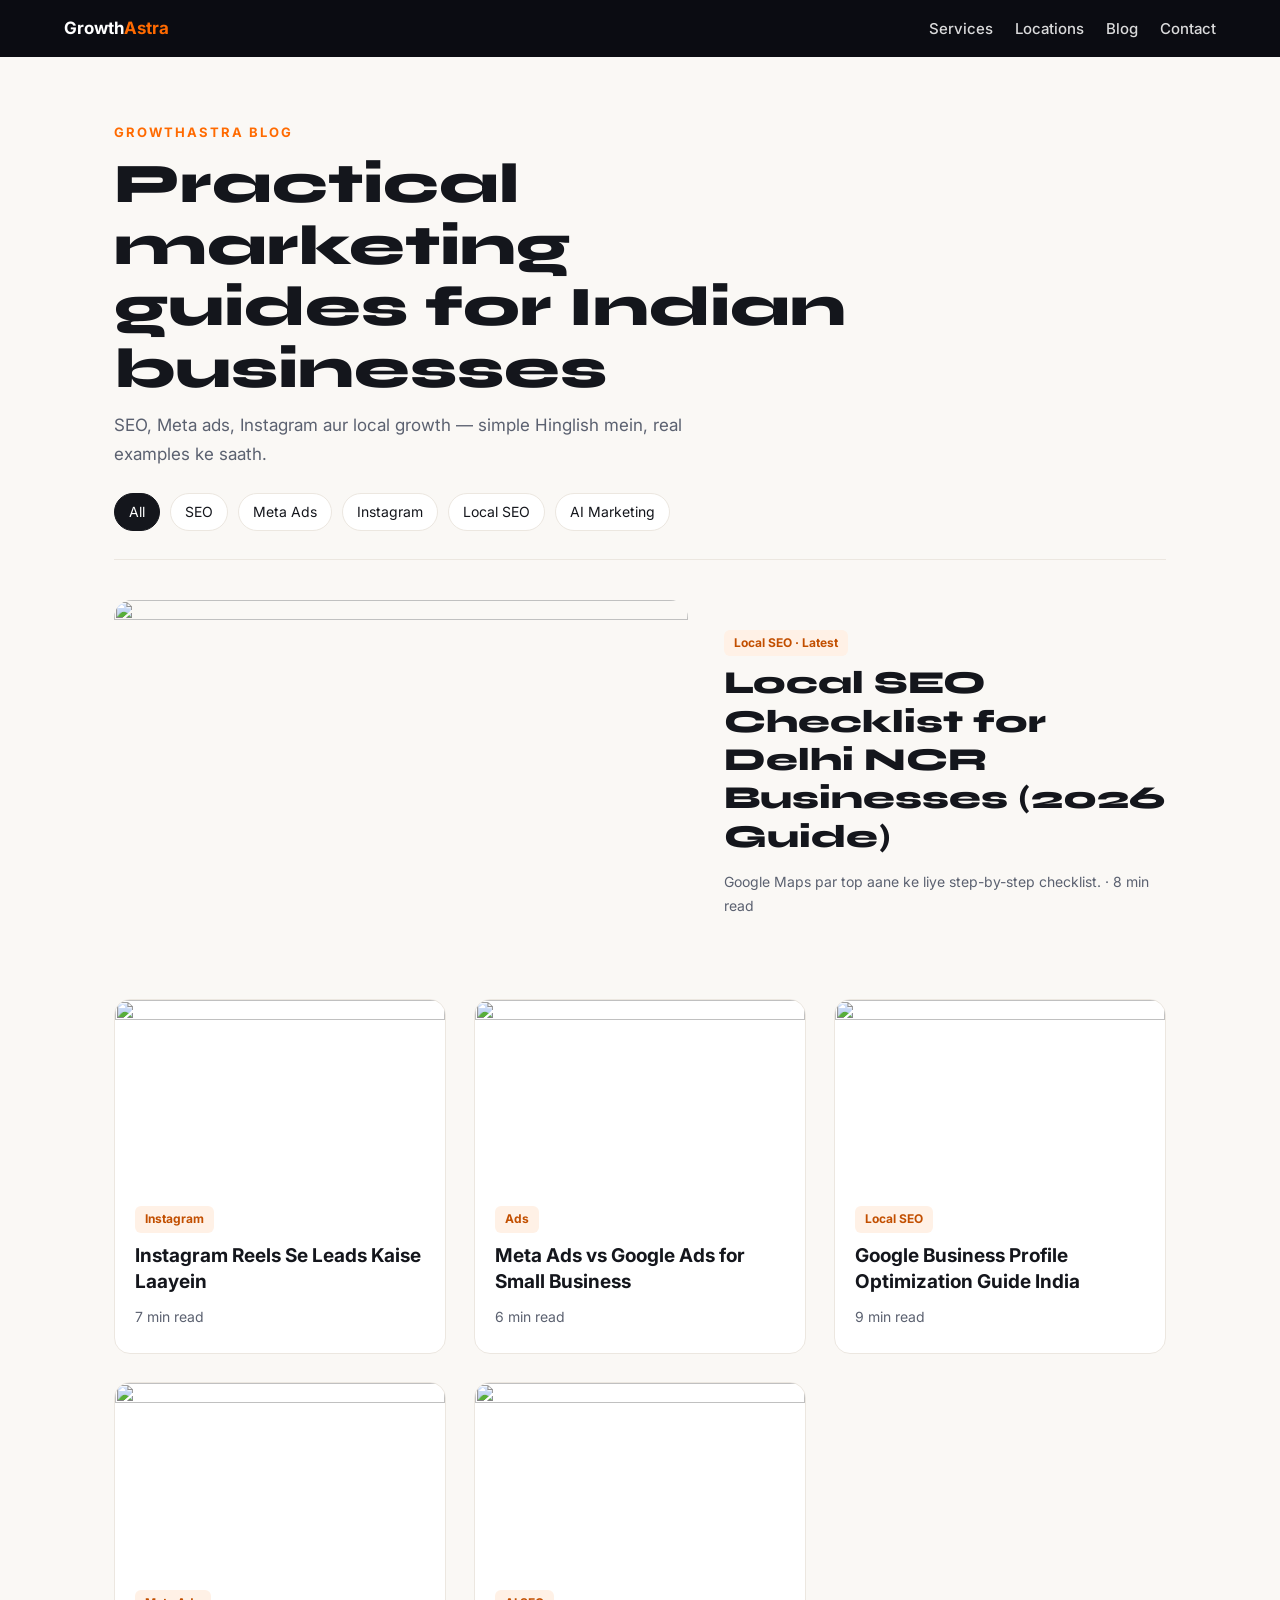
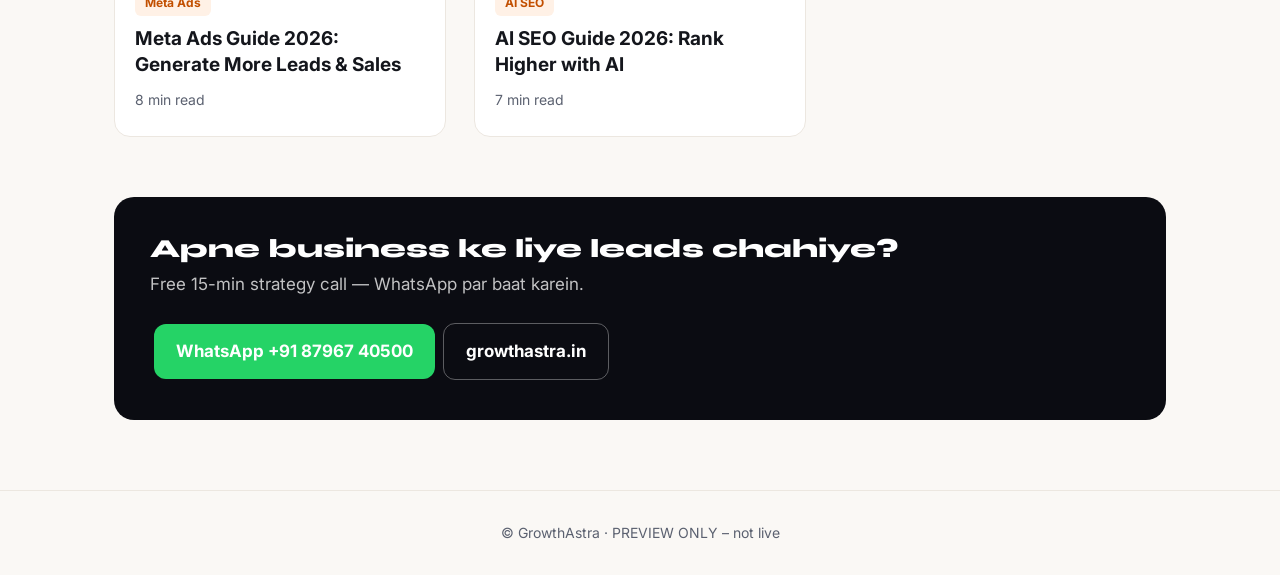
==== 2026-10-31-blog-redesign/index.html @ e53e0087 "2026-10-31-blog-redesign preview" ====
<!doctype html><html><head><meta charset=utf-8><meta name=viewport content="width=device-width,initial-scale=1"><title>Blog preview</title><link rel=stylesheet href=blog.css><link href="https://fonts.googleapis.com/css2?family=Inter:wght@400;600;700&family=Syne:wght@700;800&display=swap" rel=stylesheet></head><body><header class=top><a href=#>Growth<b>Astra</b></a><nav><a>Services</a><a>Locations</a><a>Blog</a><a>Contact</a></nav></header>
<div class=wrap><section class=hero><div class=kick>GrowthAstra Blog</div><h1>Practical marketing guides for Indian businesses</h1><p>SEO, Meta ads, Instagram aur local growth — simple Hinglish mein, real examples ke saath.</p>
<div class=chips><span class=on>All</span><span>SEO</span><span>Meta Ads</span><span>Instagram</span><span>Local SEO</span><span>AI Marketing</span></div></section>
<a class=feat href=post.html><img src=https://growthastra.in/uploads/1793340000_local-seo-checklist-delhi-ncr.jpg><div><span class=tag>Local SEO · Latest</span><h2>Local SEO Checklist for Delhi NCR Businesses (2026 Guide)</h2><p class=meta>Google Maps par top aane ke liye step-by-step checklist. · 8 min read</p></div></a>
<div class=grid>
<a class=card href=post.html><img src=https://growthastra.in/uploads/1793080000_instagram-marketing-small-business.jpg><div><span class=tag>Instagram</span><h3>Instagram Reels Se Leads Kaise Laayein</h3><span class=meta>7 min read</span></div></a>
<a class=card href=post.html><img src=https://growthastra.in/uploads/1792760000_meta-ads-vs-google-ads.jpg><div><span class=tag>Ads</span><h3>Meta Ads vs Google Ads for Small Business</h3><span class=meta>6 min read</span></div></a>
<a class=card href=post.html><img src=https://growthastra.in/uploads/1792500000_google-business-profile-guide.jpg><div><span class=tag>Local SEO</span><h3>Google Business Profile Optimization Guide India</h3><span class=meta>9 min read</span></div></a>
<a class=card href=post.html><img src=https://growthastra.in/uploads/1783506954_meta-ads-management.png><div><span class=tag>Meta Ads</span><h3>Meta Ads Guide 2026: Generate More Leads & Sales</h3><span class=meta>8 min read</span></div></a>
<a class=card href=post.html><img src=https://growthastra.in/uploads/1782991472_ai-seo.png><div><span class=tag>AI SEO</span><h3>AI SEO Guide 2026: Rank Higher with AI</h3><span class=meta>7 min read</span></div></a>
</div><div class="cta"><div><h3>Apne business ke liye leads chahiye?</h3><p>Free 15-min strategy call — WhatsApp par baat karein.</p></div><div><a class="btn wa" href="https://wa.me/918796740500">WhatsApp +91 87967 40500</a><a class="btn site" href="https://growthastra.in">growthastra.in</a></div></div></div><footer>© GrowthAstra · PREVIEW ONLY – not live</footer></body></html>
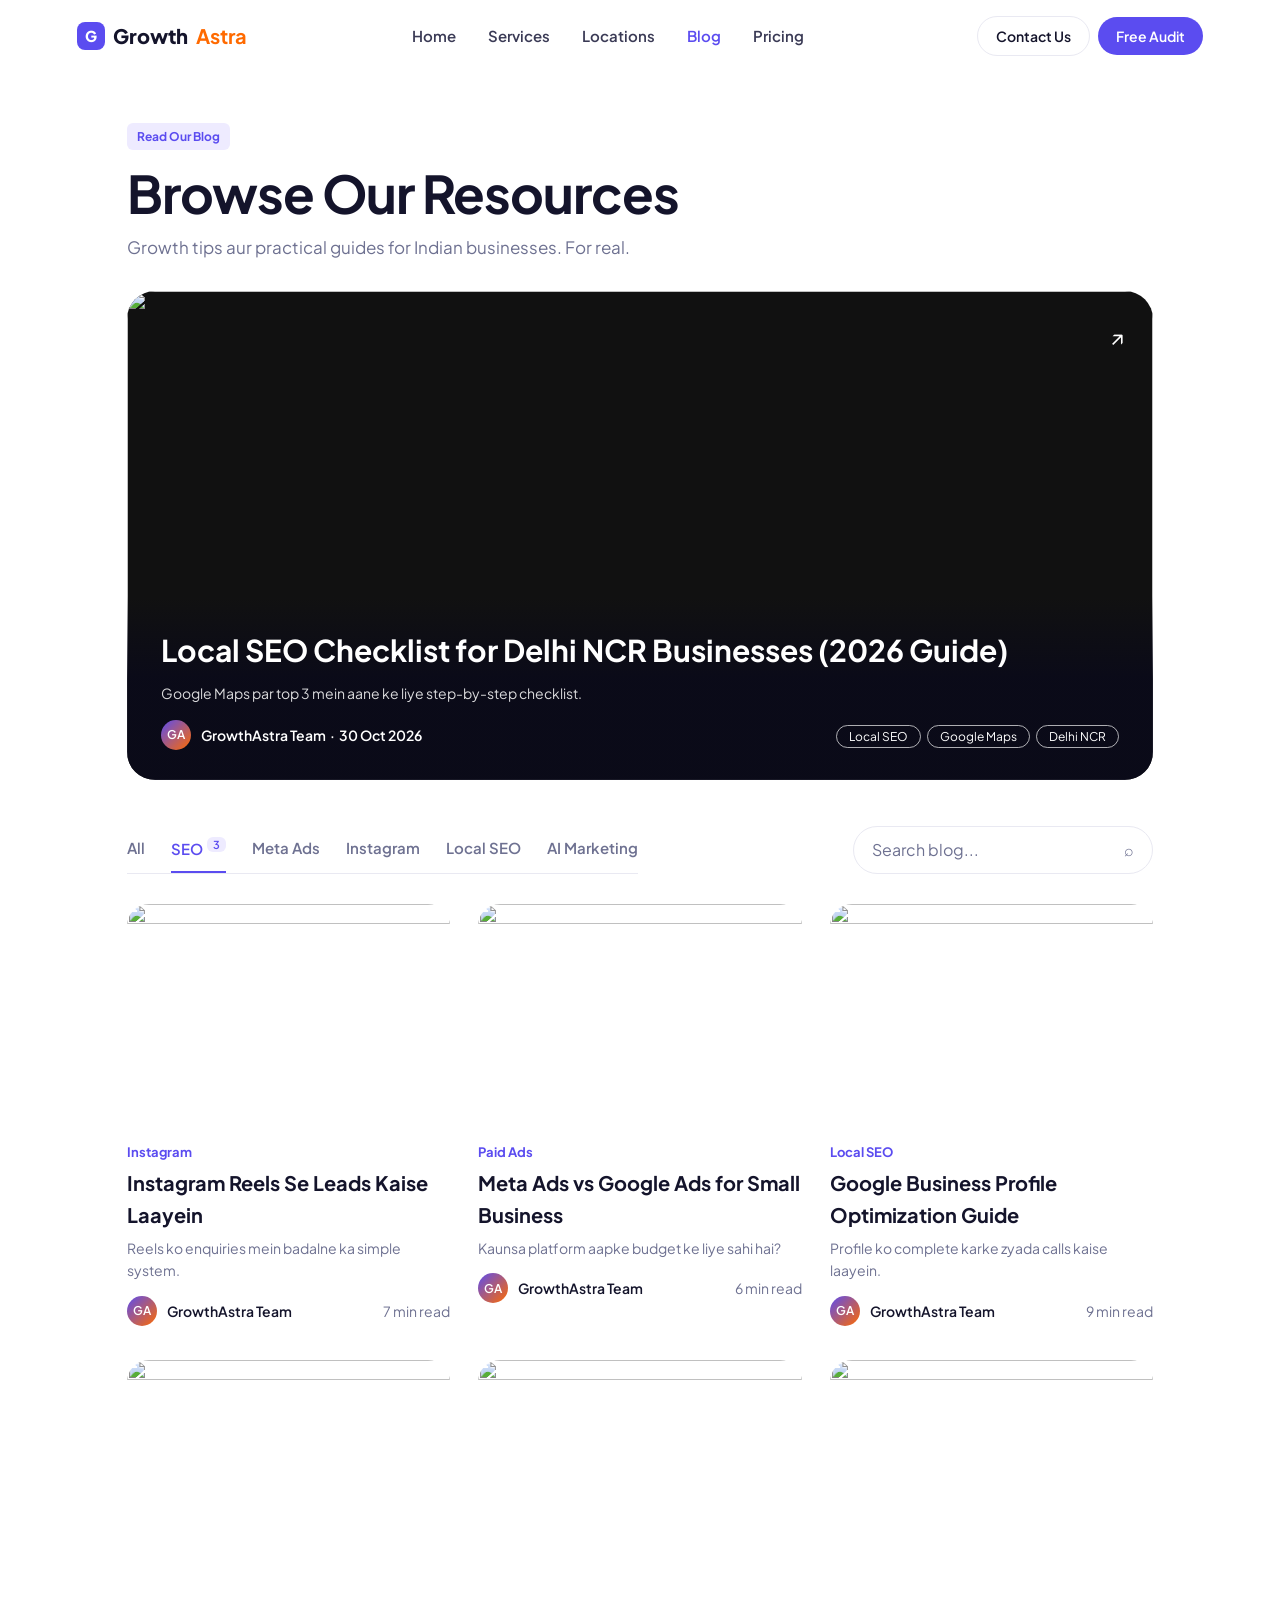
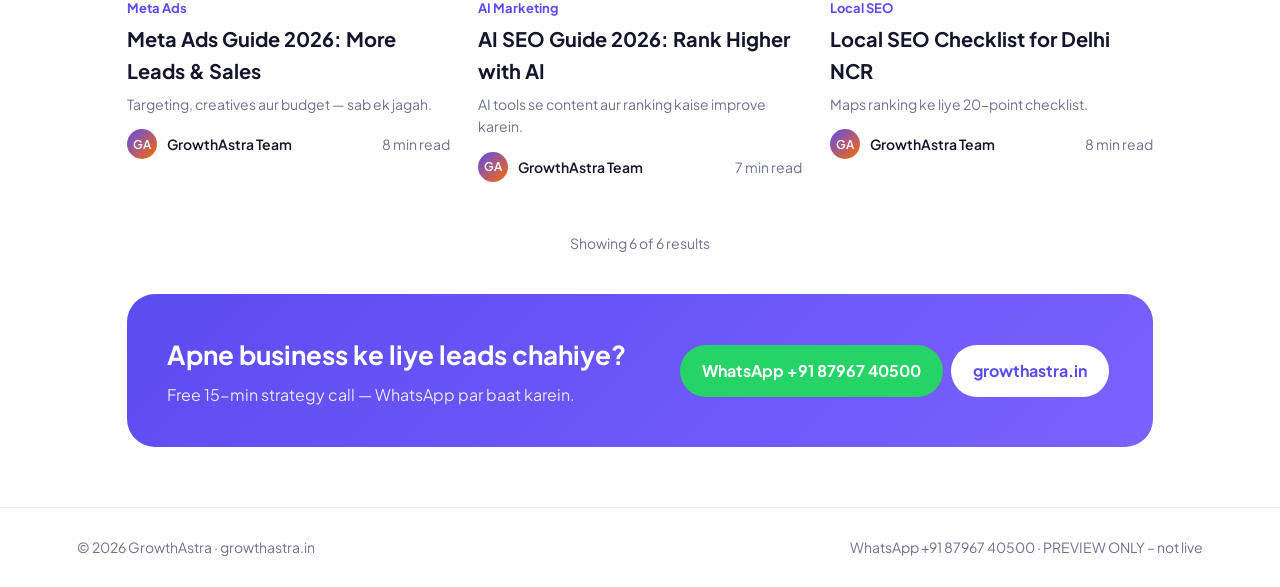
==== commit 972930b3: "2026-10-31-blog-redesign v2 slothui style" ====
--- a/2026-10-31-blog-redesign/index.html
+++ b/2026-10-31-blog-redesign/index.html
@@ -1,11 +1,12 @@
-<!doctype html><html><head><meta charset=utf-8><meta name=viewport content="width=device-width,initial-scale=1"><title>Blog preview</title><link rel=stylesheet href=blog.css><link href="https://fonts.googleapis.com/css2?family=Inter:wght@400;600;700&family=Syne:wght@700;800&display=swap" rel=stylesheet></head><body><header class=top><a href=#>Growth<b>Astra</b></a><nav><a>Services</a><a>Locations</a><a>Blog</a><a>Contact</a></nav></header>
-<div class=wrap><section class=hero><div class=kick>GrowthAstra Blog</div><h1>Practical marketing guides for Indian businesses</h1><p>SEO, Meta ads, Instagram aur local growth — simple Hinglish mein, real examples ke saath.</p>
-<div class=chips><span class=on>All</span><span>SEO</span><span>Meta Ads</span><span>Instagram</span><span>Local SEO</span><span>AI Marketing</span></div></section>
-<a class=feat href=post.html><img src=https://growthastra.in/uploads/1793340000_local-seo-checklist-delhi-ncr.jpg><div><span class=tag>Local SEO · Latest</span><h2>Local SEO Checklist for Delhi NCR Businesses (2026 Guide)</h2><p class=meta>Google Maps par top aane ke liye step-by-step checklist. · 8 min read</p></div></a>
+<!doctype html><html><head><meta charset=utf-8><meta name=viewport content="width=device-width,initial-scale=1"><link rel=stylesheet href=blog.css><link href="https://fonts.googleapis.com/css2?family=Plus+Jakarta+Sans:wght@400;600;700;800&display=swap" rel=stylesheet><title>Blog – GrowthAstra (preview)</title></head><body><header class=top><a class=logo href=#><i>G</i>Growth<b>Astra</b></a><nav><a>Home</a><a>Services</a><a>Locations</a><a style="color:#5B4CF0">Blog</a><a>Pricing</a></nav><div class=acts><a class=ghost href=https://wa.me/918796740500>Contact Us</a><a class=prim href=https://growthastra.in>Free Audit</a></div><span class=burger>☰</span></header><div class=wrap>
+<section class=hero><span class=pill>Read Our Blog</span><h1>Browse Our Resources</h1><p>Growth tips aur practical guides for Indian businesses. For real.</p></section>
+<a class=feat href=post.html><img src=https://growthastra.in/uploads/1793340000_local-seo-checklist-delhi-ncr.jpg><span class=arrow>↗</span><div class=ov><h2>Local SEO Checklist for Delhi NCR Businesses (2026 Guide)</h2><p>Google Maps par top 3 mein aane ke liye step-by-step checklist.</p><div class=row><span class=au><span class=av>GA</span>GrowthAstra Team &nbsp;·&nbsp; 30 Oct 2026</span><span class=tags><span>Local SEO</span><span>Google Maps</span><span>Delhi NCR</span></span></div></div></a>
+<div class=bar><div class=chips><span>All</span><span class=on>SEO<sup>3</sup></span><span>Meta Ads</span><span>Instagram</span><span>Local SEO</span><span>AI Marketing</span></div><div class=search>Search blog... <span>⌕</span></div></div>
 <div class=grid>
-<a class=card href=post.html><img src=https://growthastra.in/uploads/1793080000_instagram-marketing-small-business.jpg><div><span class=tag>Instagram</span><h3>Instagram Reels Se Leads Kaise Laayein</h3><span class=meta>7 min read</span></div></a>
-<a class=card href=post.html><img src=https://growthastra.in/uploads/1792760000_meta-ads-vs-google-ads.jpg><div><span class=tag>Ads</span><h3>Meta Ads vs Google Ads for Small Business</h3><span class=meta>6 min read</span></div></a>
-<a class=card href=post.html><img src=https://growthastra.in/uploads/1792500000_google-business-profile-guide.jpg><div><span class=tag>Local SEO</span><h3>Google Business Profile Optimization Guide India</h3><span class=meta>9 min read</span></div></a>
-<a class=card href=post.html><img src=https://growthastra.in/uploads/1783506954_meta-ads-management.png><div><span class=tag>Meta Ads</span><h3>Meta Ads Guide 2026: Generate More Leads & Sales</h3><span class=meta>8 min read</span></div></a>
-<a class=card href=post.html><img src=https://growthastra.in/uploads/1782991472_ai-seo.png><div><span class=tag>AI SEO</span><h3>AI SEO Guide 2026: Rank Higher with AI</h3><span class=meta>7 min read</span></div></a>
-</div><div class="cta"><div><h3>Apne business ke liye leads chahiye?</h3><p>Free 15-min strategy call — WhatsApp par baat karein.</p></div><div><a class="btn wa" href="https://wa.me/918796740500">WhatsApp +91 87967 40500</a><a class="btn site" href="https://growthastra.in">growthastra.in</a></div></div></div><footer>© GrowthAstra · PREVIEW ONLY – not live</footer></body></html>
+<a class=card href=post.html><img src=https://growthastra.in/uploads/1793080000_instagram-marketing-small-business.jpg><span class=cat>Instagram</span><h3>Instagram Reels Se Leads Kaise Laayein</h3><p>Reels ko enquiries mein badalne ka simple system.</p><div class=row><span class=au><span class=av>GA</span>GrowthAstra Team</span><span>7 min read</span></div></a>
+<a class=card href=post.html><img src=https://growthastra.in/uploads/1792760000_meta-ads-vs-google-ads.jpg><span class=cat>Paid Ads</span><h3>Meta Ads vs Google Ads for Small Business</h3><p>Kaunsa platform aapke budget ke liye sahi hai?</p><div class=row><span class=au><span class=av>GA</span>GrowthAstra Team</span><span>6 min read</span></div></a>
+<a class=card href=post.html><img src=https://growthastra.in/uploads/1792500000_google-business-profile-guide.jpg><span class=cat>Local SEO</span><h3>Google Business Profile Optimization Guide</h3><p>Profile ko complete karke zyada calls kaise laayein.</p><div class=row><span class=au><span class=av>GA</span>GrowthAstra Team</span><span>9 min read</span></div></a>
+<a class=card href=post.html><img src=https://growthastra.in/uploads/1783506954_meta-ads-management.png><span class=cat>Meta Ads</span><h3>Meta Ads Guide 2026: More Leads & Sales</h3><p>Targeting, creatives aur budget — sab ek jagah.</p><div class=row><span class=au><span class=av>GA</span>GrowthAstra Team</span><span>8 min read</span></div></a>
+<a class=card href=post.html><img src=https://growthastra.in/uploads/1782991472_ai-seo.png><span class=cat>AI Marketing</span><h3>AI SEO Guide 2026: Rank Higher with AI</h3><p>AI tools se content aur ranking kaise improve karein.</p><div class=row><span class=au><span class=av>GA</span>GrowthAstra Team</span><span>7 min read</span></div></a>
+<a class=card href=post.html><img src=https://growthastra.in/uploads/1793340000_local-seo-checklist-delhi-ncr.jpg><span class=cat>Local SEO</span><h3>Local SEO Checklist for Delhi NCR</h3><p>Maps ranking ke liye 20-point checklist.</p><div class=row><span class=au><span class=av>GA</span>GrowthAstra Team</span><span>8 min read</span></div></a>
+</div><div class=count>Showing 6 of 6 results</div><div class=cta><div><h3>Apne business ke liye leads chahiye?</h3><p>Free 15-min strategy call — WhatsApp par baat karein.</p></div><div><a class="btn wa" href="https://wa.me/918796740500">WhatsApp +91 87967 40500</a><a class="btn site" href="https://growthastra.in">growthastra.in</a></div></div></div><footer><span>© 2026 GrowthAstra · growthastra.in</span><span>WhatsApp +91 87967 40500 · PREVIEW ONLY – not live</span></footer></body></html>
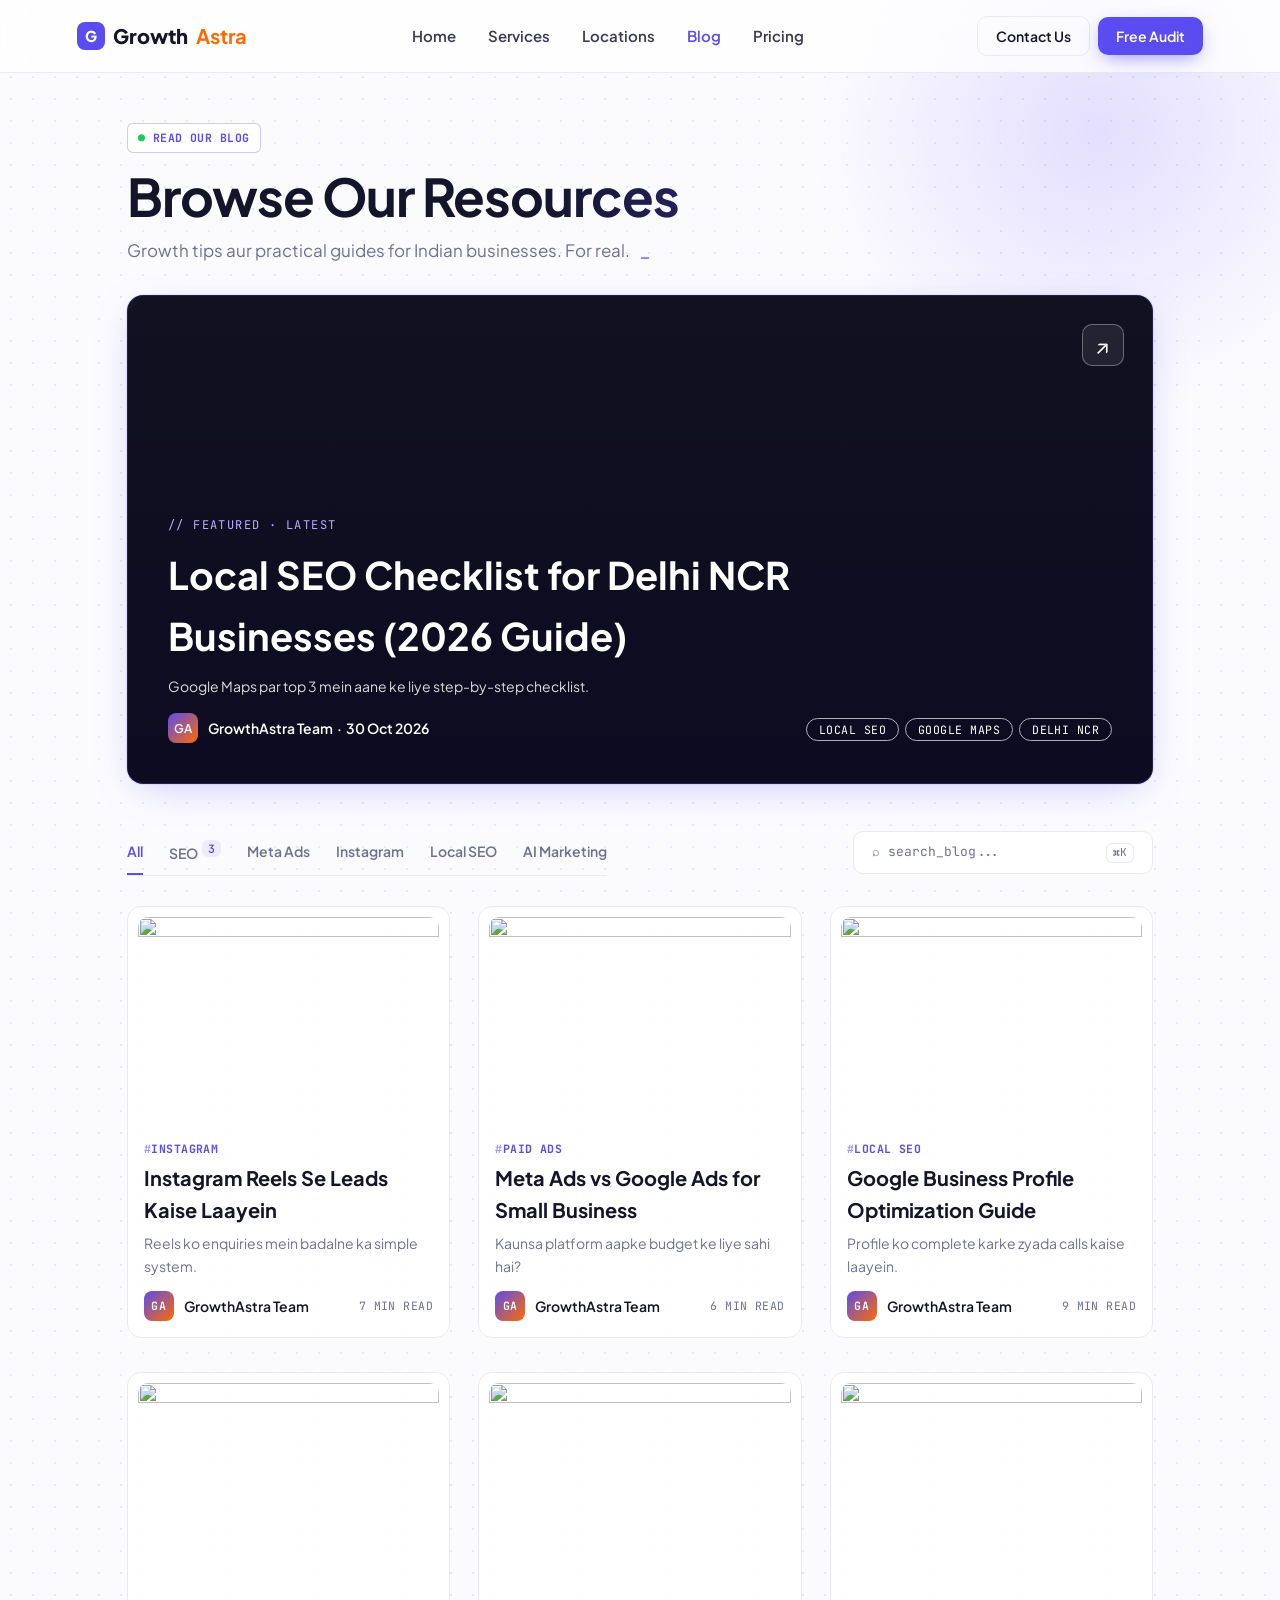
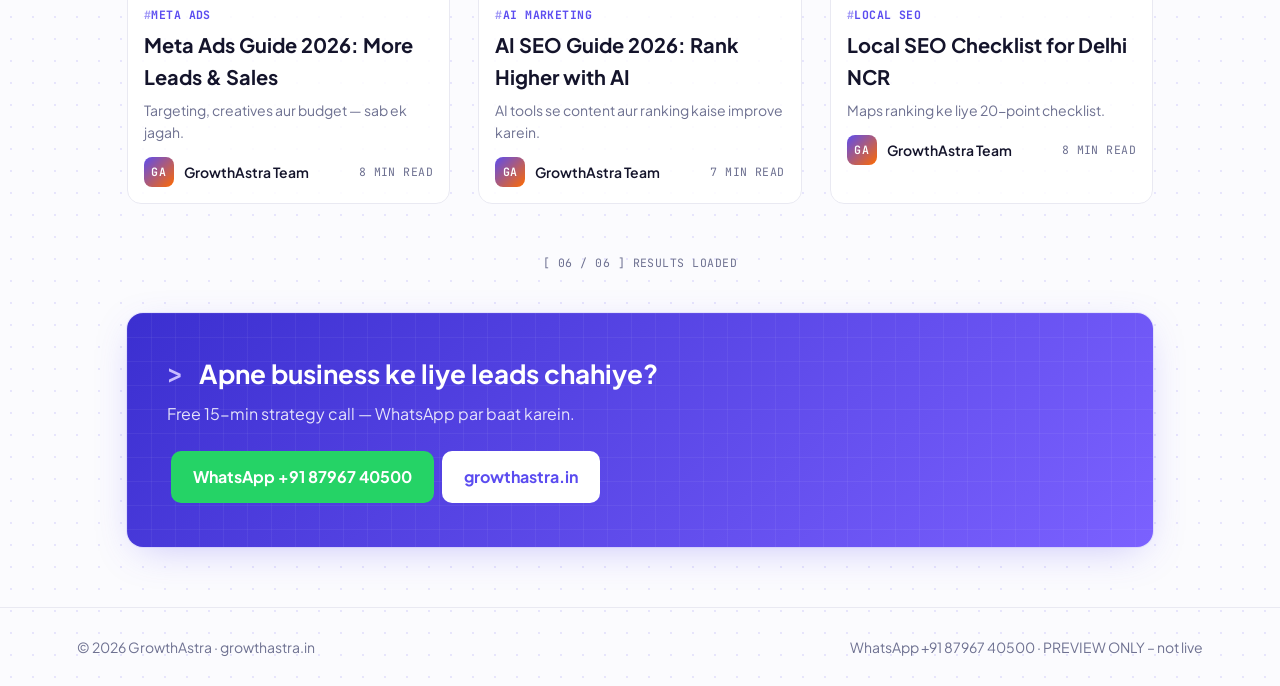
==== commit a70eb7c6: "2026-10-31-blog-redesign v3 techy" ====
--- a/2026-10-31-blog-redesign/index.html
+++ b/2026-10-31-blog-redesign/index.html
@@ -1,7 +1,7 @@
-<!doctype html><html><head><meta charset=utf-8><meta name=viewport content="width=device-width,initial-scale=1"><link rel=stylesheet href=blog.css><link href="https://fonts.googleapis.com/css2?family=Plus+Jakarta+Sans:wght@400;600;700;800&display=swap" rel=stylesheet><title>Blog – GrowthAstra (preview)</title></head><body><header class=top><a class=logo href=#><i>G</i>Growth<b>Astra</b></a><nav><a>Home</a><a>Services</a><a>Locations</a><a style="color:#5B4CF0">Blog</a><a>Pricing</a></nav><div class=acts><a class=ghost href=https://wa.me/918796740500>Contact Us</a><a class=prim href=https://growthastra.in>Free Audit</a></div><span class=burger>☰</span></header><div class=wrap>
+<!doctype html><html><head><meta charset=utf-8><meta name=viewport content="width=device-width,initial-scale=1"><link rel=stylesheet href=blog.css><link href="https://fonts.googleapis.com/css2?family=Plus+Jakarta+Sans:wght@400;600;700;800&family=JetBrains+Mono:wght@500;600&display=swap" rel=stylesheet><title>Blog – GrowthAstra (preview)</title></head><body><header class=top><a class=logo href=#><i>G</i>Growth<b>Astra</b></a><nav><a>Home</a><a>Services</a><a>Locations</a><a style="color:#5B4CF0">Blog</a><a>Pricing</a></nav><div class=acts><a class=ghost href=https://wa.me/918796740500>Contact Us</a><a class=prim href=https://growthastra.in>Free Audit</a></div><span class=burger>☰</span></header><div class=wrap>
 <section class=hero><span class=pill>Read Our Blog</span><h1>Browse Our Resources</h1><p>Growth tips aur practical guides for Indian businesses. For real.</p></section>
 <a class=feat href=post.html><img src=https://growthastra.in/uploads/1793340000_local-seo-checklist-delhi-ncr.jpg><span class=arrow>↗</span><div class=ov><h2>Local SEO Checklist for Delhi NCR Businesses (2026 Guide)</h2><p>Google Maps par top 3 mein aane ke liye step-by-step checklist.</p><div class=row><span class=au><span class=av>GA</span>GrowthAstra Team &nbsp;·&nbsp; 30 Oct 2026</span><span class=tags><span>Local SEO</span><span>Google Maps</span><span>Delhi NCR</span></span></div></div></a>
-<div class=bar><div class=chips><span>All</span><span class=on>SEO<sup>3</sup></span><span>Meta Ads</span><span>Instagram</span><span>Local SEO</span><span>AI Marketing</span></div><div class=search>Search blog... <span>⌕</span></div></div>
+<div class=bar><div class=chips><span class=on>All</span><span>SEO<sup>3</sup></span><span>Meta Ads</span><span>Instagram</span><span>Local SEO</span><span>AI Marketing</span></div><div class=search>⌕ search_blog... <span>⌘K</span></div></div>
 <div class=grid>
 <a class=card href=post.html><img src=https://growthastra.in/uploads/1793080000_instagram-marketing-small-business.jpg><span class=cat>Instagram</span><h3>Instagram Reels Se Leads Kaise Laayein</h3><p>Reels ko enquiries mein badalne ka simple system.</p><div class=row><span class=au><span class=av>GA</span>GrowthAstra Team</span><span>7 min read</span></div></a>
 <a class=card href=post.html><img src=https://growthastra.in/uploads/1792760000_meta-ads-vs-google-ads.jpg><span class=cat>Paid Ads</span><h3>Meta Ads vs Google Ads for Small Business</h3><p>Kaunsa platform aapke budget ke liye sahi hai?</p><div class=row><span class=au><span class=av>GA</span>GrowthAstra Team</span><span>6 min read</span></div></a>
@@ -9,4 +9,5 @@
 <a class=card href=post.html><img src=https://growthastra.in/uploads/1783506954_meta-ads-management.png><span class=cat>Meta Ads</span><h3>Meta Ads Guide 2026: More Leads & Sales</h3><p>Targeting, creatives aur budget — sab ek jagah.</p><div class=row><span class=au><span class=av>GA</span>GrowthAstra Team</span><span>8 min read</span></div></a>
 <a class=card href=post.html><img src=https://growthastra.in/uploads/1782991472_ai-seo.png><span class=cat>AI Marketing</span><h3>AI SEO Guide 2026: Rank Higher with AI</h3><p>AI tools se content aur ranking kaise improve karein.</p><div class=row><span class=au><span class=av>GA</span>GrowthAstra Team</span><span>7 min read</span></div></a>
 <a class=card href=post.html><img src=https://growthastra.in/uploads/1793340000_local-seo-checklist-delhi-ncr.jpg><span class=cat>Local SEO</span><h3>Local SEO Checklist for Delhi NCR</h3><p>Maps ranking ke liye 20-point checklist.</p><div class=row><span class=au><span class=av>GA</span>GrowthAstra Team</span><span>8 min read</span></div></a>
-</div><div class=count>Showing 6 of 6 results</div><div class=cta><div><h3>Apne business ke liye leads chahiye?</h3><p>Free 15-min strategy call — WhatsApp par baat karein.</p></div><div><a class="btn wa" href="https://wa.me/918796740500">WhatsApp +91 87967 40500</a><a class="btn site" href="https://growthastra.in">growthastra.in</a></div></div></div><footer><span>© 2026 GrowthAstra · growthastra.in</span><span>WhatsApp +91 87967 40500 · PREVIEW ONLY – not live</span></footer></body></html>
+</div><div class=count>[ 06 / 06 ] results loaded</div><div class=cta><div><h3>Apne business ke liye leads chahiye?</h3><p>Free 15-min strategy call — WhatsApp par baat karein.</p></div><div><a class="btn wa" href="https://wa.me/918796740500">WhatsApp +91 87967 40500</a><a class="btn site" href="https://growthastra.in">growthastra.in</a></div></div></div><footer><span>© 2026 GrowthAstra · growthastra.in</span><span>WhatsApp +91 87967 40500 · PREVIEW ONLY – not live</span></footer></body></html>
+<script>document.querySelectorAll('.chips span').forEach(c=>c.onclick=()=>{document.querySelectorAll('.chips span').forEach(x=>x.classList.remove('on'));c.classList.add('on');const t=c.firstChild.textContent.trim().toLowerCase();document.querySelectorAll('.grid .card').forEach(k=>{const cat=k.querySelector('.cat').textContent.toLowerCase();k.style.display=(t=='all'||cat.includes(t)||(t=='seo'&&cat.includes('seo')))?'':'none'})});</script>
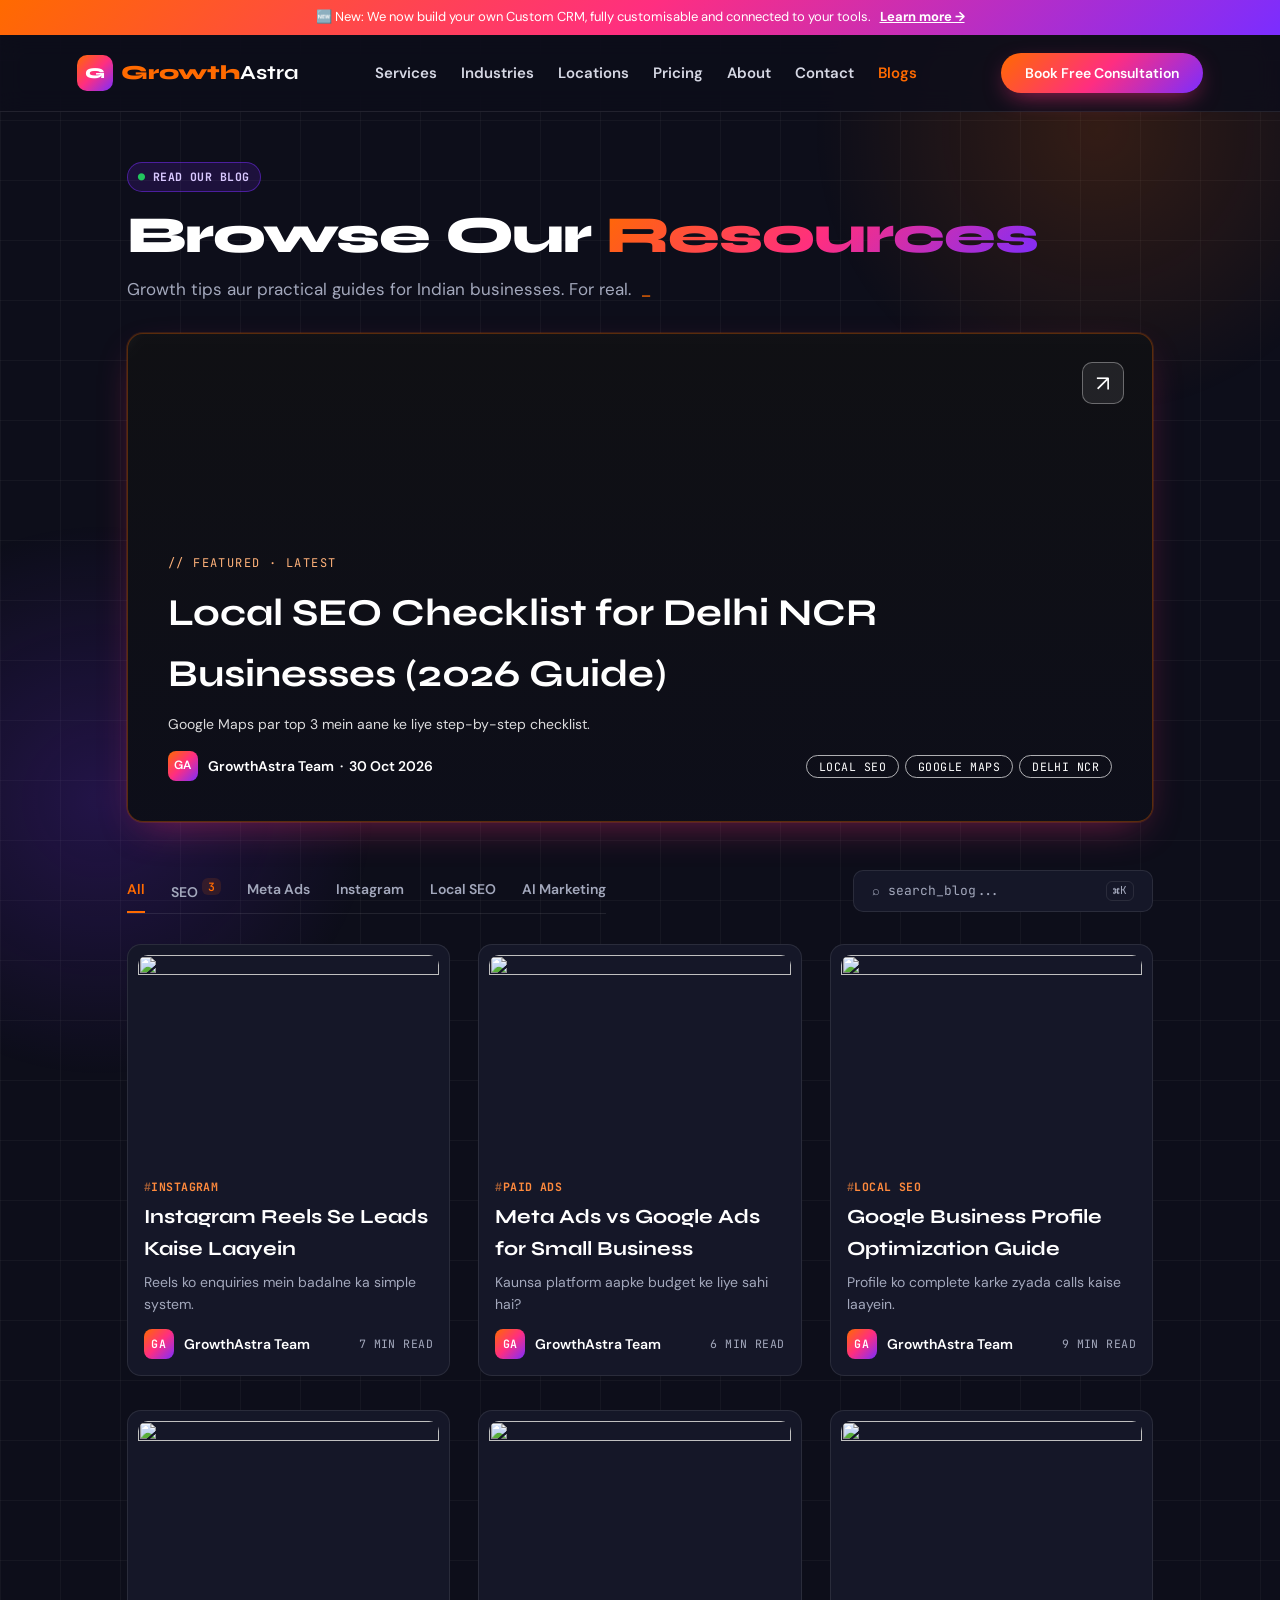
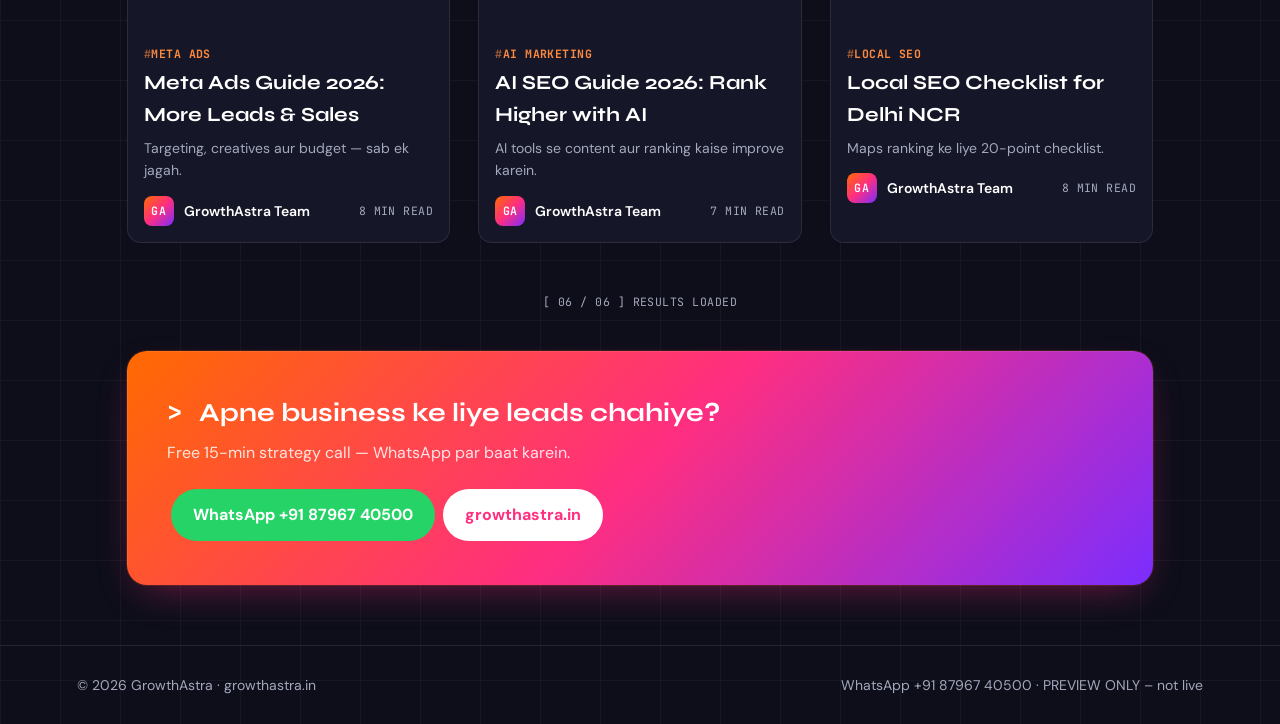
==== commit e8758d24: "2026-10-31-blog-redesign v4 live theme" ====
--- a/2026-10-31-blog-redesign/index.html
+++ b/2026-10-31-blog-redesign/index.html
@@ -1,5 +1,5 @@
-<!doctype html><html><head><meta charset=utf-8><meta name=viewport content="width=device-width,initial-scale=1"><link rel=stylesheet href=blog.css><link href="https://fonts.googleapis.com/css2?family=Plus+Jakarta+Sans:wght@400;600;700;800&family=JetBrains+Mono:wght@500;600&display=swap" rel=stylesheet><title>Blog – GrowthAstra (preview)</title></head><body><header class=top><a class=logo href=#><i>G</i>Growth<b>Astra</b></a><nav><a>Home</a><a>Services</a><a>Locations</a><a style="color:#5B4CF0">Blog</a><a>Pricing</a></nav><div class=acts><a class=ghost href=https://wa.me/918796740500>Contact Us</a><a class=prim href=https://growthastra.in>Free Audit</a></div><span class=burger>☰</span></header><div class=wrap>
-<section class=hero><span class=pill>Read Our Blog</span><h1>Browse Our Resources</h1><p>Growth tips aur practical guides for Indian businesses. For real.</p></section>
+<!doctype html><html><head><meta charset=utf-8><meta name=viewport content="width=device-width,initial-scale=1"><link rel=stylesheet href=blog.css><link href="https://fonts.googleapis.com/css2?family=Syne:wght@600;700;800&family=DM+Sans:wght@400;500;600;700&family=JetBrains+Mono:wght@500;600&display=swap" rel=stylesheet><title>Blog – GrowthAstra (preview)</title></head><body><div class=ann>🆕 New: We now build your own Custom CRM, fully customisable and connected to your tools. <a href=https://growthastra.in>Learn more →</a></div><header class=top><a class=logo href=https://growthastra.in><i>G</i><span>Growth<b>Astra</b></span></a><nav><a>Services</a><a>Industries</a><a>Locations</a><a>Pricing</a><a>About</a><a>Contact</a><a class=cur>Blogs</a></nav><div class=acts><a class=prim href=https://wa.me/918796740500>Book Free Consultation</a></div><span class=burger>☰</span></header><div class=wrap>
+<section class=hero><span class=pill>Read Our Blog</span><h1>Browse Our <span>Resources</span></h1><p>Growth tips aur practical guides for Indian businesses. For real.</p></section>
 <a class=feat href=post.html><img src=https://growthastra.in/uploads/1793340000_local-seo-checklist-delhi-ncr.jpg><span class=arrow>↗</span><div class=ov><h2>Local SEO Checklist for Delhi NCR Businesses (2026 Guide)</h2><p>Google Maps par top 3 mein aane ke liye step-by-step checklist.</p><div class=row><span class=au><span class=av>GA</span>GrowthAstra Team &nbsp;·&nbsp; 30 Oct 2026</span><span class=tags><span>Local SEO</span><span>Google Maps</span><span>Delhi NCR</span></span></div></div></a>
 <div class=bar><div class=chips><span class=on>All</span><span>SEO<sup>3</sup></span><span>Meta Ads</span><span>Instagram</span><span>Local SEO</span><span>AI Marketing</span></div><div class=search>⌕ search_blog... <span>⌘K</span></div></div>
 <div class=grid>
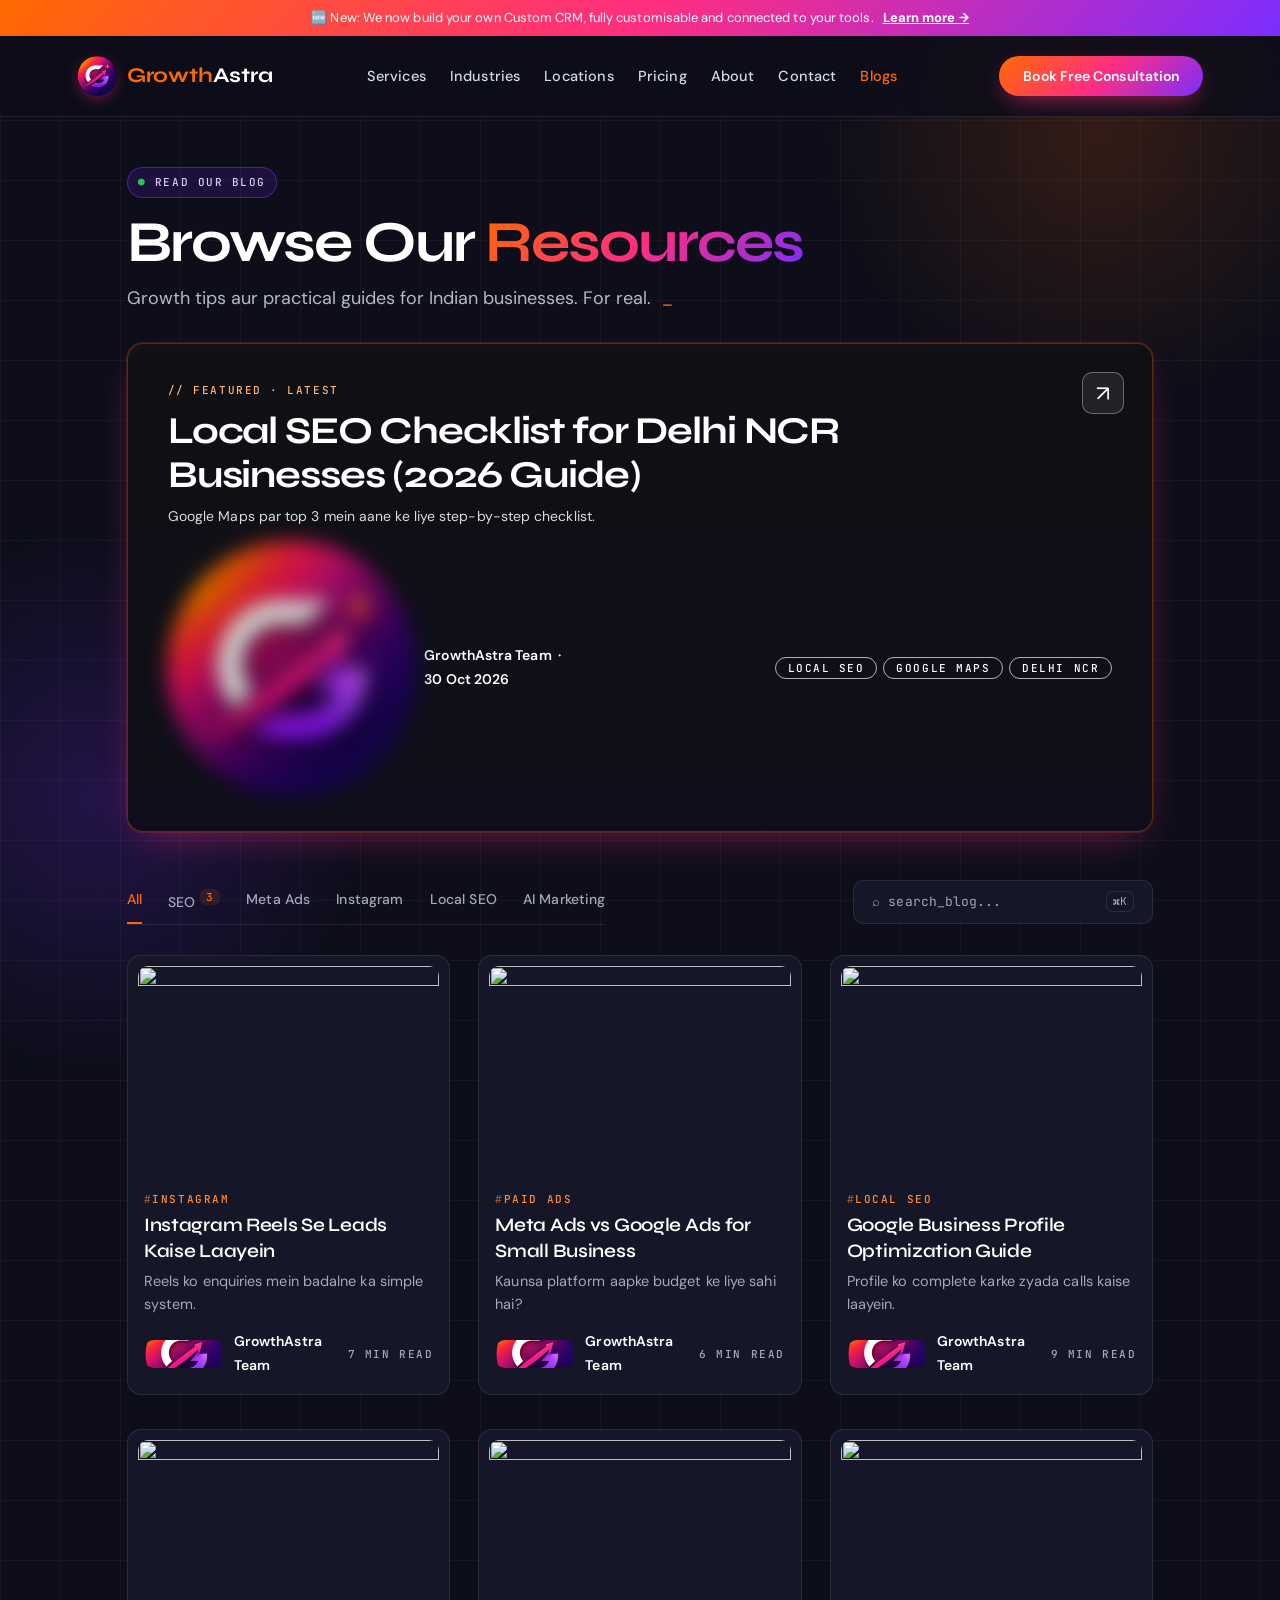
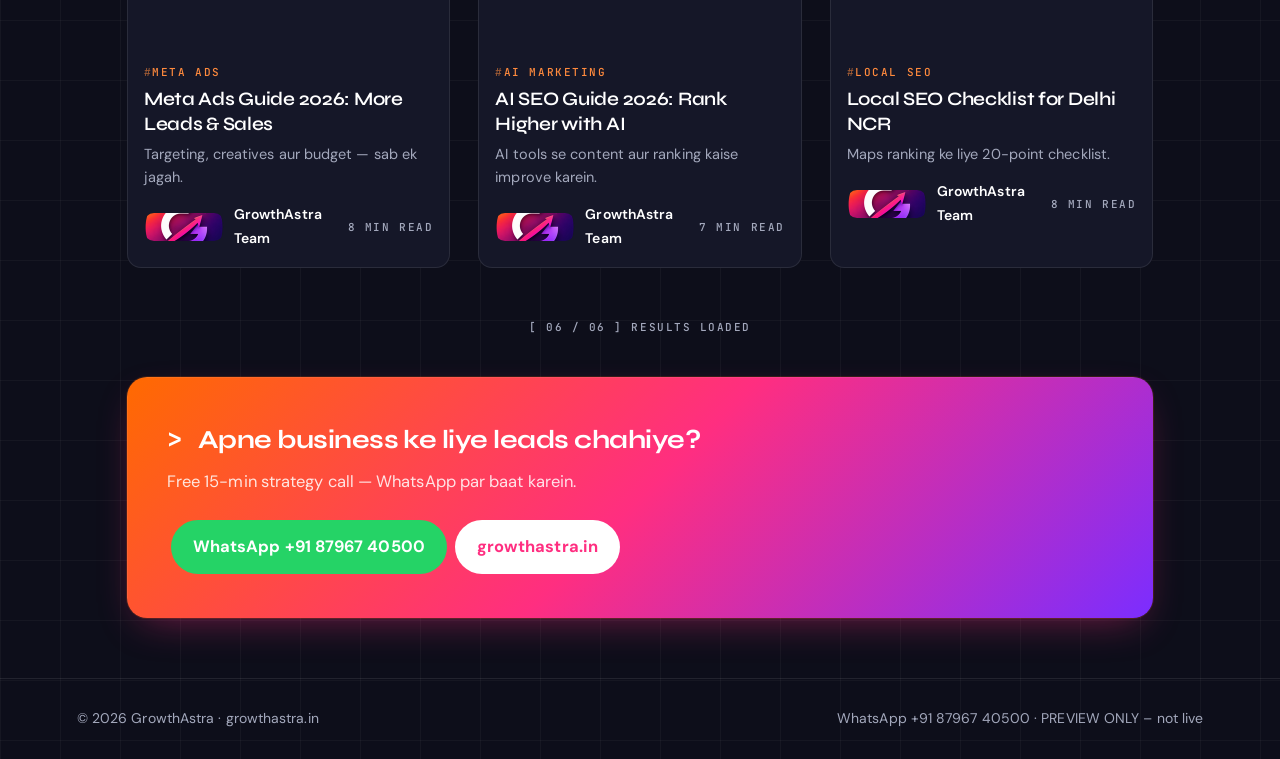
==== commit 673fbdc8: "2026-10-31-blog-redesign v5 logo+type" ====
--- a/2026-10-31-blog-redesign/index.html
+++ b/2026-10-31-blog-redesign/index.html
@@ -1,13 +1,13 @@
-<!doctype html><html><head><meta charset=utf-8><meta name=viewport content="width=device-width,initial-scale=1"><link rel=stylesheet href=blog.css><link href="https://fonts.googleapis.com/css2?family=Syne:wght@600;700;800&family=DM+Sans:wght@400;500;600;700&family=JetBrains+Mono:wght@500;600&display=swap" rel=stylesheet><title>Blog – GrowthAstra (preview)</title></head><body><div class=ann>🆕 New: We now build your own Custom CRM, fully customisable and connected to your tools. <a href=https://growthastra.in>Learn more →</a></div><header class=top><a class=logo href=https://growthastra.in><i>G</i><span>Growth<b>Astra</b></span></a><nav><a>Services</a><a>Industries</a><a>Locations</a><a>Pricing</a><a>About</a><a>Contact</a><a class=cur>Blogs</a></nav><div class=acts><a class=prim href=https://wa.me/918796740500>Book Free Consultation</a></div><span class=burger>☰</span></header><div class=wrap>
+<!doctype html><html><head><meta charset=utf-8><meta name=viewport content="width=device-width,initial-scale=1"><link rel=stylesheet href=blog.css><link href="https://fonts.googleapis.com/css2?family=Syne:wght@600;700;800&family=DM+Sans:wght@400;500;600;700&family=JetBrains+Mono:wght@500;600&display=swap" rel=stylesheet><title>Blog – GrowthAstra (preview)</title></head><body><div class=ann>🆕 New: We now build your own Custom CRM, fully customisable and connected to your tools. <a href=https://growthastra.in>Learn more →</a></div><header class=top><a class=logo href=https://growthastra.in><img class=lg src=logo.png alt="GrowthAstra logo"><span>Growth<b>Astra</b></span></a><nav><a>Services</a><a>Industries</a><a>Locations</a><a>Pricing</a><a>About</a><a>Contact</a><a class=cur>Blogs</a></nav><div class=acts><a class=prim href=https://wa.me/918796740500>Book Free Consultation</a></div><span class=burger>☰</span></header><div class=wrap>
 <section class=hero><span class=pill>Read Our Blog</span><h1>Browse Our <span>Resources</span></h1><p>Growth tips aur practical guides for Indian businesses. For real.</p></section>
-<a class=feat href=post.html><img src=https://growthastra.in/uploads/1793340000_local-seo-checklist-delhi-ncr.jpg><span class=arrow>↗</span><div class=ov><h2>Local SEO Checklist for Delhi NCR Businesses (2026 Guide)</h2><p>Google Maps par top 3 mein aane ke liye step-by-step checklist.</p><div class=row><span class=au><span class=av>GA</span>GrowthAstra Team &nbsp;·&nbsp; 30 Oct 2026</span><span class=tags><span>Local SEO</span><span>Google Maps</span><span>Delhi NCR</span></span></div></div></a>
+<a class=feat href=post.html><img src=https://growthastra.in/uploads/1793340000_local-seo-checklist-delhi-ncr.jpg><span class=arrow>↗</span><div class=ov><h2>Local SEO Checklist for Delhi NCR Businesses (2026 Guide)</h2><p>Google Maps par top 3 mein aane ke liye step-by-step checklist.</p><div class=row><span class=au><img class=av src=logo.png alt="">GrowthAstra Team &nbsp;·&nbsp; 30 Oct 2026</span><span class=tags><span>Local SEO</span><span>Google Maps</span><span>Delhi NCR</span></span></div></div></a>
 <div class=bar><div class=chips><span class=on>All</span><span>SEO<sup>3</sup></span><span>Meta Ads</span><span>Instagram</span><span>Local SEO</span><span>AI Marketing</span></div><div class=search>⌕ search_blog... <span>⌘K</span></div></div>
 <div class=grid>
-<a class=card href=post.html><img src=https://growthastra.in/uploads/1793080000_instagram-marketing-small-business.jpg><span class=cat>Instagram</span><h3>Instagram Reels Se Leads Kaise Laayein</h3><p>Reels ko enquiries mein badalne ka simple system.</p><div class=row><span class=au><span class=av>GA</span>GrowthAstra Team</span><span>7 min read</span></div></a>
-<a class=card href=post.html><img src=https://growthastra.in/uploads/1792760000_meta-ads-vs-google-ads.jpg><span class=cat>Paid Ads</span><h3>Meta Ads vs Google Ads for Small Business</h3><p>Kaunsa platform aapke budget ke liye sahi hai?</p><div class=row><span class=au><span class=av>GA</span>GrowthAstra Team</span><span>6 min read</span></div></a>
-<a class=card href=post.html><img src=https://growthastra.in/uploads/1792500000_google-business-profile-guide.jpg><span class=cat>Local SEO</span><h3>Google Business Profile Optimization Guide</h3><p>Profile ko complete karke zyada calls kaise laayein.</p><div class=row><span class=au><span class=av>GA</span>GrowthAstra Team</span><span>9 min read</span></div></a>
-<a class=card href=post.html><img src=https://growthastra.in/uploads/1783506954_meta-ads-management.png><span class=cat>Meta Ads</span><h3>Meta Ads Guide 2026: More Leads & Sales</h3><p>Targeting, creatives aur budget — sab ek jagah.</p><div class=row><span class=au><span class=av>GA</span>GrowthAstra Team</span><span>8 min read</span></div></a>
-<a class=card href=post.html><img src=https://growthastra.in/uploads/1782991472_ai-seo.png><span class=cat>AI Marketing</span><h3>AI SEO Guide 2026: Rank Higher with AI</h3><p>AI tools se content aur ranking kaise improve karein.</p><div class=row><span class=au><span class=av>GA</span>GrowthAstra Team</span><span>7 min read</span></div></a>
-<a class=card href=post.html><img src=https://growthastra.in/uploads/1793340000_local-seo-checklist-delhi-ncr.jpg><span class=cat>Local SEO</span><h3>Local SEO Checklist for Delhi NCR</h3><p>Maps ranking ke liye 20-point checklist.</p><div class=row><span class=au><span class=av>GA</span>GrowthAstra Team</span><span>8 min read</span></div></a>
+<a class=card href=post.html><img src=https://growthastra.in/uploads/1793080000_instagram-marketing-small-business.jpg><span class=cat>Instagram</span><h3>Instagram Reels Se Leads Kaise Laayein</h3><p>Reels ko enquiries mein badalne ka simple system.</p><div class=row><span class=au><img class=av src=logo.png alt="">GrowthAstra Team</span><span>7 min read</span></div></a>
+<a class=card href=post.html><img src=https://growthastra.in/uploads/1792760000_meta-ads-vs-google-ads.jpg><span class=cat>Paid Ads</span><h3>Meta Ads vs Google Ads for Small Business</h3><p>Kaunsa platform aapke budget ke liye sahi hai?</p><div class=row><span class=au><img class=av src=logo.png alt="">GrowthAstra Team</span><span>6 min read</span></div></a>
+<a class=card href=post.html><img src=https://growthastra.in/uploads/1792500000_google-business-profile-guide.jpg><span class=cat>Local SEO</span><h3>Google Business Profile Optimization Guide</h3><p>Profile ko complete karke zyada calls kaise laayein.</p><div class=row><span class=au><img class=av src=logo.png alt="">GrowthAstra Team</span><span>9 min read</span></div></a>
+<a class=card href=post.html><img src=https://growthastra.in/uploads/1783506954_meta-ads-management.png><span class=cat>Meta Ads</span><h3>Meta Ads Guide 2026: More Leads & Sales</h3><p>Targeting, creatives aur budget — sab ek jagah.</p><div class=row><span class=au><img class=av src=logo.png alt="">GrowthAstra Team</span><span>8 min read</span></div></a>
+<a class=card href=post.html><img src=https://growthastra.in/uploads/1782991472_ai-seo.png><span class=cat>AI Marketing</span><h3>AI SEO Guide 2026: Rank Higher with AI</h3><p>AI tools se content aur ranking kaise improve karein.</p><div class=row><span class=au><img class=av src=logo.png alt="">GrowthAstra Team</span><span>7 min read</span></div></a>
+<a class=card href=post.html><img src=https://growthastra.in/uploads/1793340000_local-seo-checklist-delhi-ncr.jpg><span class=cat>Local SEO</span><h3>Local SEO Checklist for Delhi NCR</h3><p>Maps ranking ke liye 20-point checklist.</p><div class=row><span class=au><img class=av src=logo.png alt="">GrowthAstra Team</span><span>8 min read</span></div></a>
 </div><div class=count>[ 06 / 06 ] results loaded</div><div class=cta><div><h3>Apne business ke liye leads chahiye?</h3><p>Free 15-min strategy call — WhatsApp par baat karein.</p></div><div><a class="btn wa" href="https://wa.me/918796740500">WhatsApp +91 87967 40500</a><a class="btn site" href="https://growthastra.in">growthastra.in</a></div></div></div><footer><span>© 2026 GrowthAstra · growthastra.in</span><span>WhatsApp +91 87967 40500 · PREVIEW ONLY – not live</span></footer></body></html>
 <script>document.querySelectorAll('.chips span').forEach(c=>c.onclick=()=>{document.querySelectorAll('.chips span').forEach(x=>x.classList.remove('on'));c.classList.add('on');const t=c.firstChild.textContent.trim().toLowerCase();document.querySelectorAll('.grid .card').forEach(k=>{const cat=k.querySelector('.cat').textContent.toLowerCase();k.style.display=(t=='all'||cat.includes(t)||(t=='seo'&&cat.includes('seo')))?'':'none'})});</script>
